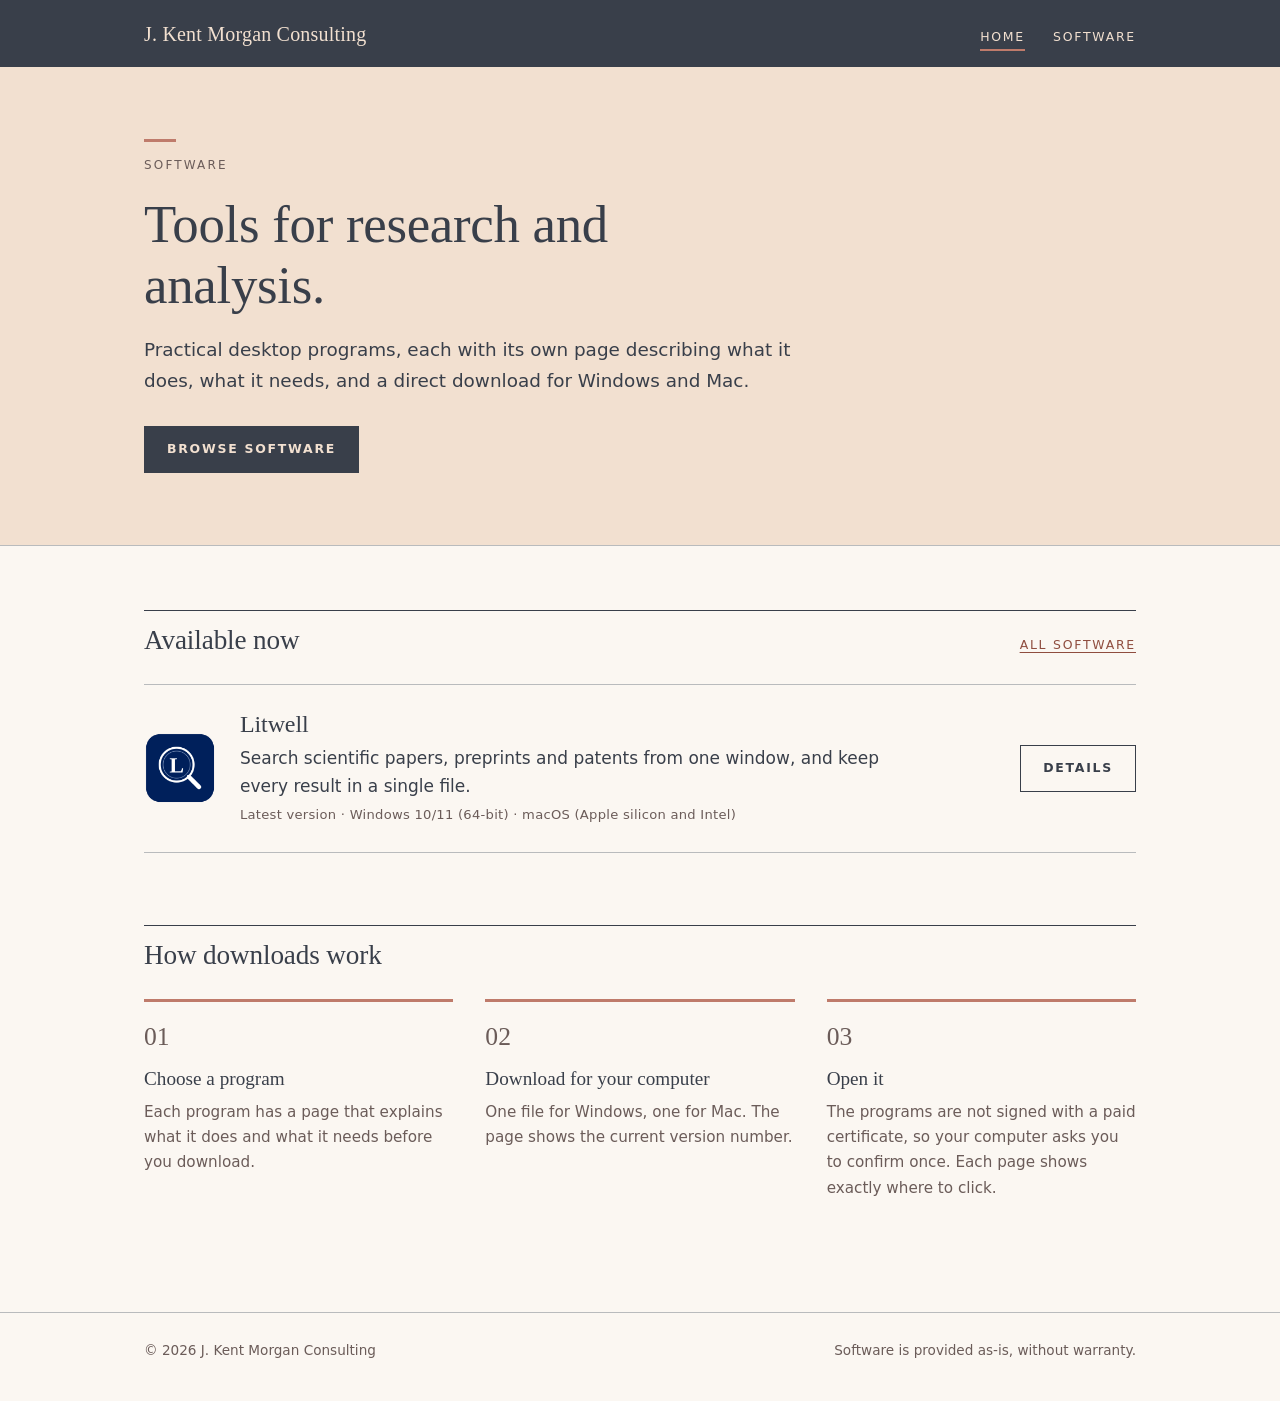
==== index.html @ 3147d4e3 "Site: home, software list and product pages generated from products.json Co-Authored-By: Claude Sonn" ====
<!doctype html>
<html lang="en">
<head>
<meta charset="utf-8">
<meta name="viewport" content="width=device-width, initial-scale=1">
<title>J. Kent Morgan Consulting — Software</title>
<meta name="description" content="Practical desktop programs, each with its own page describing what it does, what it needs, and a direct download for Windows and Mac.">
<link rel="icon" href="/assets/favicon.svg" type="image/svg+xml">
<link rel="stylesheet" href="/assets/style.css">
</head>
<body>
<header class="top"><div class="wrap">
  <a class="brand" href="/">J. Kent Morgan Consulting</a>
  <nav aria-label="Main"><a href="/" aria-current="page">Home</a><a href="/software/">Software</a></nav>
</div></header>
<main>
<section class="hero"><div class="wrap">
  <p class="eyebrow">Software</p>
  <h1>Tools for research and analysis.</h1>
  <p class="lede">Practical desktop programs, each with its own page describing what it does, what it needs, and a direct download for Windows and Mac.</p>
  <a class="btn" href="/software/">Browse software</a>
</div></section>

<section class="wrap block">
  <h2 class="sec">Available now <a href="/software/">All software</a></h2>
  <div class="cards">
<article class="card">
  <img src="/assets/litwell.png" alt="" width="72" height="72">
  <div>
    <h3><a href="/software/litwell/">Litwell</a></h3>
    <p>Search scientific papers, preprints and patents from one window, and keep every result in a single file.</p>
    <div class="meta"><span data-version-repo="kentmorgan1974/litwell">Latest version</span> &middot; Windows 10/11 (64-bit) · macOS (Apple silicon and Intel)</div>
  </div>
  <a class="btn ghost go" href="/software/litwell/">Details</a>
</article>
  </div>
</section>

<section class="wrap block" style="padding-bottom:64px">
  <h2 class="sec">How downloads work</h2>
  <ol class="steps">
    <li><strong>Choose a program</strong><p>Each program has a page that explains what it does and what it needs before you download.</p></li>
    <li><strong>Download for your computer</strong><p>One file for Windows, one for Mac. The page shows the current version number.</p></li>
    <li><strong>Open it</strong><p>The programs are not signed with a paid certificate, so your computer asks you to confirm once. Each page shows exactly where to click.</p></li>
  </ol>
</section>
</main>
<footer><div class="wrap">
  <span>&copy; 2026 J. Kent Morgan Consulting</span>
  <span>Software is provided as-is, without warranty.</span>
</div></footer>
<script src="/assets/site.js" defer></script>
</body>
</html>
---- assets/style.css ----
/* Palette (Adobe Color): D6D9CC sage, F2E0D0 cream, BF7B6B terracotta,
   B9BBBD grey, 393F4A charcoal, 8A7875 taupe. Text colours below are darker/lighter
   derivatives of these so they meet WCAG AA contrast. */
:root {
  --paper: #FBF7F2;      /* page */
  --cream: #F2E0D0;      /* hero / panels */
  --sage: #D6D9CC;       /* quiet bands */
  --ink: #393F4A;        /* text, header */
  --muted: #6B5C59;      /* secondary text (taupe, darkened) */
  --rule: #B9BBBD;       /* hairlines */
  --accent: #BF7B6B;     /* terracotta: rules and markers only */
  --accent-text: #8F4D3F;/* terracotta for text and links */
  --top: #393F4A;        /* header band */
  --top-ink: #F2E0D0;
  --btn: #393F4A;
  --btn-ink: #F2E0D0;
  --serif: "Iowan Old Style", "Palatino Linotype", Palatino, "Book Antiqua", Georgia, serif;
  --sans: -apple-system, BlinkMacSystemFont, "Segoe UI", system-ui, Roboto, "Helvetica Neue", Arial, sans-serif;
}
@media (prefers-color-scheme: dark) {
  :root {
    --paper: #2B3038; --cream: #393F4A; --sage: #323842; --ink: #EDE3DA;
    --muted: #B9BBBD; --rule: #505764; --accent: #D08E7E; --accent-text: #E0A596;
    --top: #232830; --top-ink: #F2E0D0; --btn: #F2E0D0; --btn-ink: #232830;
  }
}
* { box-sizing: border-box; }
html { -webkit-text-size-adjust: 100%; }
body { margin: 0; background: var(--paper); color: var(--ink); font: 17px/1.65 var(--sans); }
a { color: var(--accent-text); text-underline-offset: 3px; }
a:hover { text-decoration-thickness: 2px; }
:focus-visible { outline: 2px solid var(--accent-text); outline-offset: 3px; }
img { max-width: 100%; display: block; }
.wrap { max-width: 1040px; margin: 0 auto; padding: 0 24px; }

/* header */
.top { background: var(--top); color: var(--top-ink); }
.top .wrap { display: flex; align-items: baseline; justify-content: space-between; gap: 24px; padding-top: 18px; padding-bottom: 16px; flex-wrap: wrap; }
.brand { font-family: var(--serif); font-size: 1.25rem; letter-spacing: .01em; color: var(--top-ink); text-decoration: none; }
nav a { color: var(--top-ink); text-decoration: none; font-size: .78rem; letter-spacing: .14em; text-transform: uppercase;
        margin-left: 28px; padding-bottom: 5px; border-bottom: 2px solid transparent; }
nav a:first-child { margin-left: 0; }
nav a:hover { border-bottom-color: var(--accent); }
nav a[aria-current="page"] { border-bottom-color: var(--accent); }

/* hero */
.hero { background: var(--cream); border-bottom: 1px solid var(--rule); }
.hero .wrap { padding-top: 72px; padding-bottom: 72px; }
.eyebrow { font-size: .75rem; letter-spacing: .18em; text-transform: uppercase; color: var(--muted); margin: 0 0 18px; }
.eyebrow::before { content: ""; display: block; width: 32px; height: 3px; background: var(--accent); margin-bottom: 14px; }
h1, h2, h3 { font-family: var(--serif); font-weight: 500; line-height: 1.15; letter-spacing: -.005em; margin: 0; }
h1 { font-size: clamp(2.1rem, 5vw, 3.3rem); max-width: 18ch; }
.lede { font-size: 1.15rem; max-width: 56ch; color: var(--ink); margin: 20px 0 0; }
.hero .lede { margin-bottom: 30px; }

/* buttons: sharp, flat */
.btn { display: inline-block; background: var(--btn); color: var(--btn-ink); border: 1px solid var(--btn); padding: 12px 22px;
       font-size: .78rem; letter-spacing: .14em; text-transform: uppercase; font-weight: 600; text-decoration: none; border-radius: 0; }
.btn:hover { filter: brightness(1.15); text-decoration: none; }
.btn.ghost { background: transparent; color: var(--ink); border-color: var(--ink); }
.btn.ghost:hover { background: var(--ink); color: var(--paper); filter: none; }
.btn.full { display: block; text-align: center; }

/* sections */
.block { padding-top: 64px; padding-bottom: 8px; }
h2.sec { font-size: 1.7rem; padding-top: 14px; border-top: 1px solid var(--ink); margin-bottom: 28px; display: flex; justify-content: space-between; align-items: baseline; gap: 16px; }
h2.sec a { font-family: var(--sans); font-size: .78rem; letter-spacing: .14em; text-transform: uppercase; }
h2.sub { font-size: 1.35rem; padding-top: 12px; border-top: 1px solid var(--rule); margin: 44px 0 14px; }
p { margin: 0 0 1em; max-width: 68ch; }
.muted { color: var(--muted); }
.small { font-size: .9rem; }

/* product cards */
.cards { display: grid; gap: 0; border-top: 1px solid var(--rule); }
.card { display: grid; grid-template-columns: 72px 1fr auto; gap: 24px; align-items: center; padding: 26px 0; border-bottom: 1px solid var(--rule); }
.card img { width: 72px; height: 72px; }
.card h3 { font-size: 1.5rem; }
.card h3 a { color: var(--ink); text-decoration: none; }
.card h3 a:hover { color: var(--accent-text); text-decoration: underline; text-decoration-thickness: 2px; }
.card p { margin: 6px 0 4px; max-width: 60ch; }
.meta { font-size: .82rem; color: var(--muted); letter-spacing: .02em; }
.card .go { white-space: nowrap; }
@media (max-width: 680px) { .card { grid-template-columns: 56px 1fr; } .card img { width: 56px; height: 56px; } .card .go { grid-column: 2; } }

/* steps */
.steps { display: grid; grid-template-columns: repeat(3, 1fr); gap: 32px; counter-reset: s; list-style: none; padding: 0; margin: 0 0 8px; }
.steps li { counter-increment: s; border-top: 3px solid var(--accent); padding-top: 14px; margin: 0; }
.steps li::before { content: "0" counter(s); display: block; font-family: var(--serif); font-size: 1.6rem; color: var(--muted); margin-bottom: 4px; }
.steps strong { display: block; font-family: var(--serif); font-weight: 500; font-size: 1.2rem; margin-bottom: 6px; }
.steps p { font-size: .95rem; color: var(--muted); }
@media (max-width: 760px) { .steps { grid-template-columns: 1fr; gap: 24px; } }

/* page head (inner pages) */
.pagehead { background: var(--cream); border-bottom: 1px solid var(--rule); }
.pagehead .wrap { padding-top: 48px; padding-bottom: 44px; }
.pagehead.product .wrap { display: grid; grid-template-columns: 96px 1fr; gap: 28px; align-items: center; }
.pagehead.product img { width: 96px; height: 96px; }
.crumb { font-size: .8rem; letter-spacing: .06em; color: var(--muted); margin: 0 0 14px; }
.crumb a { color: var(--muted); }
@media (max-width: 560px) { .pagehead.product .wrap { grid-template-columns: 1fr; } }

/* product layout */
.cols { display: grid; grid-template-columns: minmax(0, 1fr) 300px; gap: 56px; padding-top: 48px; padding-bottom: 64px; align-items: start; }
@media (max-width: 880px) { .cols { grid-template-columns: 1fr; gap: 32px; } .dl { order: -1; position: static; } }
.dl { position: sticky; top: 24px; border: 1px solid var(--ink); background: var(--paper); padding: 22px; }
.dl h2 { font-size: 1.3rem; margin-bottom: 4px; }
.dl .btn { margin-top: 12px; }
.dl ul { list-style: none; padding: 0; margin: 16px 0 0; font-size: .88rem; color: var(--muted); border-top: 1px solid var(--rule); }
.dl li { padding: 8px 0; border-bottom: 1px solid var(--rule); }
.dl li b { color: var(--ink); font-weight: 600; }
ul.plain { padding-left: 1.2rem; max-width: 68ch; }
ul.plain li { margin: 7px 0; }
table { border-collapse: collapse; width: 100%; font-size: .95rem; margin: 6px 0 18px; }
th { text-align: left; font-size: .72rem; letter-spacing: .14em; text-transform: uppercase; color: var(--muted); font-weight: 600; padding: 8px 12px 8px 0; border-bottom: 2px solid var(--ink); }
td { padding: 9px 12px 9px 0; border-bottom: 1px solid var(--rule); vertical-align: top; }
.two { display: grid; grid-template-columns: 1fr 1fr; gap: 32px; }
@media (max-width: 680px) { .two { grid-template-columns: 1fr; } }
.two h3 { font-size: 1.1rem; border-top: 3px solid var(--accent); padding-top: 10px; margin-bottom: 8px; }
ol.num { padding-left: 1.3rem; } ol.num li { margin: 7px 0; }
.note { border-left: 3px solid var(--accent); background: var(--sage); padding: 14px 18px; margin: 20px 0; max-width: 68ch; }
.note p { margin: 0; }
kbd, code { font-family: ui-monospace, "SF Mono", Menlo, Consolas, monospace; font-size: .88em; background: var(--sage); padding: 1px 5px; }

footer { border-top: 1px solid var(--rule); margin-top: 24px; }
footer .wrap { padding-top: 26px; padding-bottom: 40px; font-size: .85rem; color: var(--muted); display: flex; justify-content: space-between; gap: 16px; flex-wrap: wrap; }
footer a { color: var(--muted); }
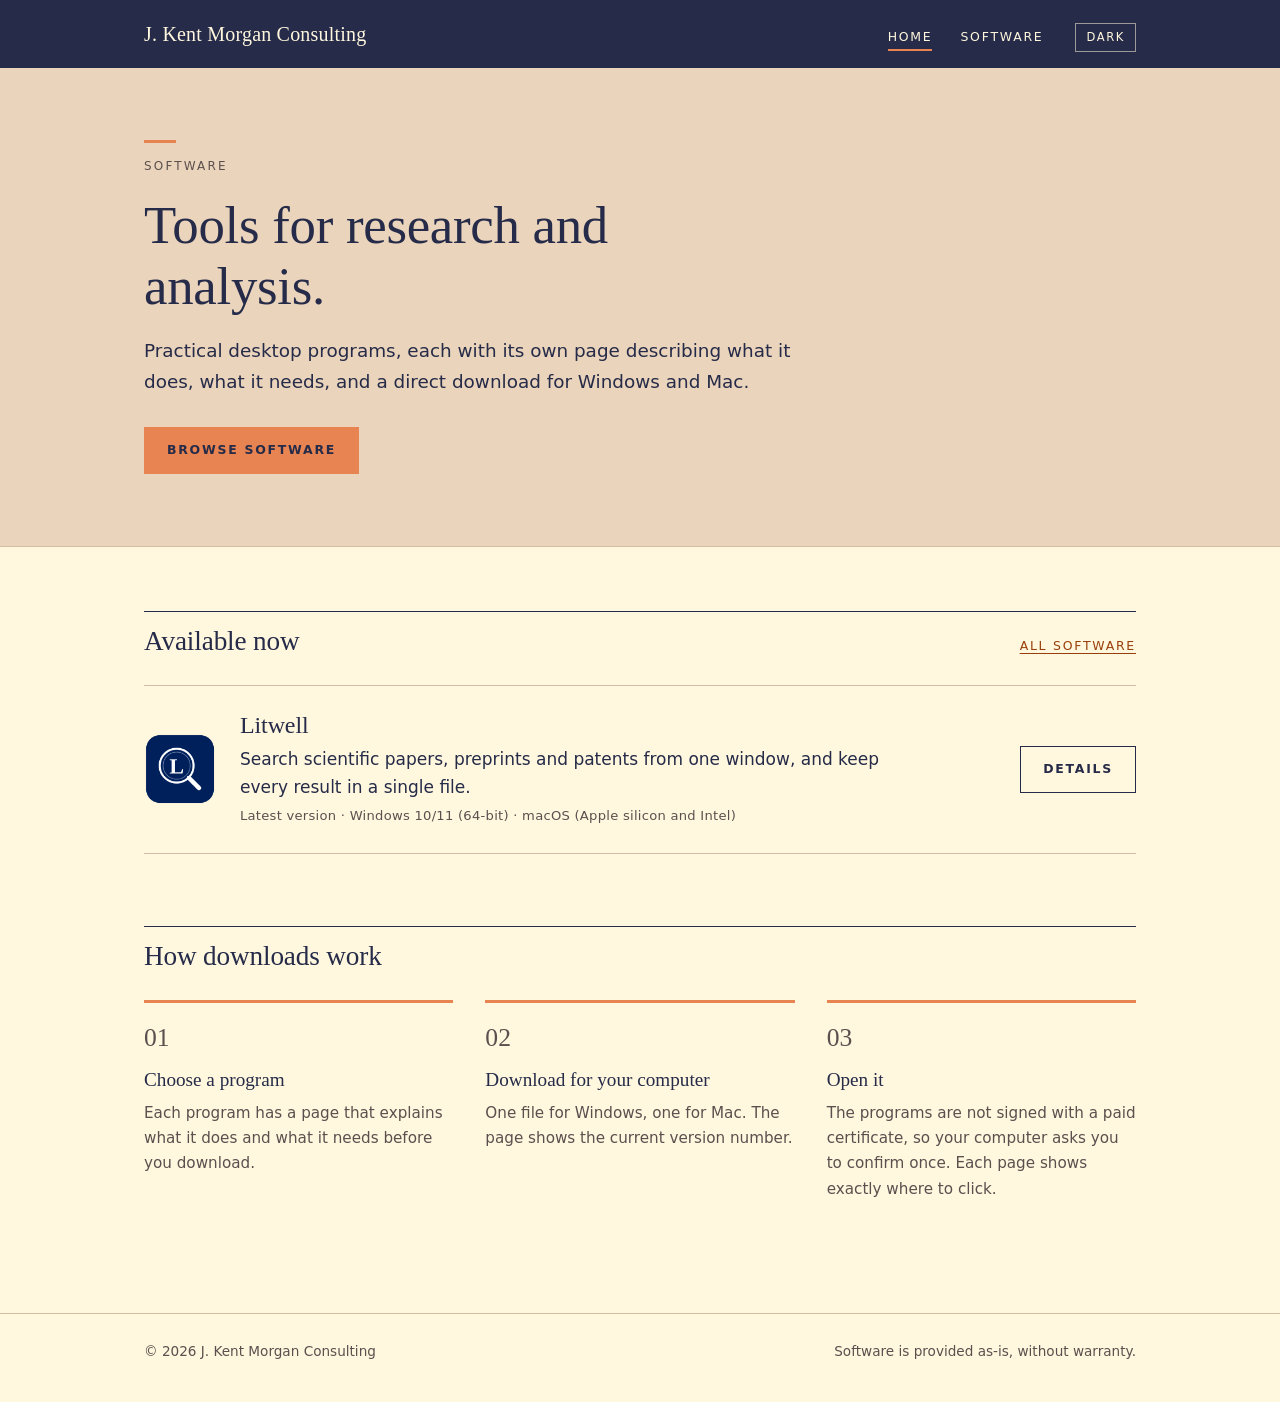
==== commit 245b6e09: "New palette (cream, tan, orange, periwinkle, taupe) and a light/dark toggle Co-Authored-By: Claude S" ====
--- a/index.html
+++ b/index.html
@@ -6,12 +6,16 @@
 <title>J. Kent Morgan Consulting — Software</title>
 <meta name="description" content="Practical desktop programs, each with its own page describing what it does, what it needs, and a direct download for Windows and Mac.">
 <link rel="icon" href="/assets/favicon.svg" type="image/svg+xml">
+<script>try{var t=localStorage.getItem("theme");if(t==="dark"||t==="light")document.documentElement.setAttribute("data-theme",t)}catch(e){}</script>
 <link rel="stylesheet" href="/assets/style.css">
 </head>
 <body>
 <header class="top"><div class="wrap">
   <a class="brand" href="/">J. Kent Morgan Consulting</a>
-  <nav aria-label="Main"><a href="/" aria-current="page">Home</a><a href="/software/">Software</a></nav>
+  <div class="right">
+    <nav aria-label="Main"><a href="/" aria-current="page">Home</a><a href="/software/">Software</a></nav>
+    <button class="theme" type="button" hidden>Dark</button>
+  </div>
 </div></header>
 <main>
 <section class="hero"><div class="wrap">
--- a/assets/style.css
+++ b/assets/style.css
@@ -1,28 +1,38 @@
-/* Palette (Adobe Color): D6D9CC sage, F2E0D0 cream, BF7B6B terracotta,
-   B9BBBD grey, 393F4A charcoal, 8A7875 taupe. Text colours below are darker/lighter
-   derivatives of these so they meet WCAG AA contrast. */
+/* Palette (Adobe Color): FFF7DE cream, EBD4BC tan, E88451 orange, B2BBE3 periwinkle,
+   A39896 taupe. The palette is all pastel, so text and the header use a deep indigo
+   derived from the periwinkle, and text-sized accents use a darker orange; both meet
+   WCAG AA contrast. Dark theme: html[data-theme="dark"], or the system setting when the
+   visitor has not chosen (the header toggle stores the choice). */
 :root {
-  --paper: #FBF7F2;      /* page */
-  --cream: #F2E0D0;      /* hero / panels */
-  --sage: #D6D9CC;       /* quiet bands */
-  --ink: #393F4A;        /* text, header */
-  --muted: #6B5C59;      /* secondary text (taupe, darkened) */
-  --rule: #B9BBBD;       /* hairlines */
-  --accent: #BF7B6B;     /* terracotta: rules and markers only */
-  --accent-text: #8F4D3F;/* terracotta for text and links */
-  --top: #393F4A;        /* header band */
-  --top-ink: #F2E0D0;
-  --btn: #393F4A;
-  --btn-ink: #F2E0D0;
+  color-scheme: light;
+  --paper: #FFF7DE;      /* page */
+  --hero: #EBD4BC;       /* hero / page headers (tan) */
+  --panel: #DDE1F3;      /* notes, code (light periwinkle) */
+  --ink: #252B48;        /* text (deep indigo from periwinkle) */
+  --muted: #5B504E;      /* secondary text (taupe, darkened) */
+  --rule: #D3BDA3;       /* hairlines (tan, darkened) */
+  --accent: #E88451;     /* orange: rules, markers, buttons */
+  --accent-text: #9A3F0B;/* orange for text and links */
+  --top: #252B48;        /* header band */
+  --top-ink: #FFF7DE;
+  --btn: #E88451;
+  --btn-ink: #252B48;
   --serif: "Iowan Old Style", "Palatino Linotype", Palatino, "Book Antiqua", Georgia, serif;
   --sans: -apple-system, BlinkMacSystemFont, "Segoe UI", system-ui, Roboto, "Helvetica Neue", Arial, sans-serif;
 }
 @media (prefers-color-scheme: dark) {
-  :root {
-    --paper: #2B3038; --cream: #393F4A; --sage: #323842; --ink: #EDE3DA;
-    --muted: #B9BBBD; --rule: #505764; --accent: #D08E7E; --accent-text: #E0A596;
-    --top: #232830; --top-ink: #F2E0D0; --btn: #F2E0D0; --btn-ink: #232830;
+  :root:not([data-theme="light"]) {
+    color-scheme: dark;
+    --paper: #1D2238; --hero: #2A3152; --panel: #2A3152; --ink: #FFF7DE;
+    --muted: #B2BBE3; --rule: #3E4670; --accent: #E88451; --accent-text: #F29A6E;
+    --top: #141829; --top-ink: #FFF7DE; --btn: #E88451; --btn-ink: #141829;
   }
+}
+:root[data-theme="dark"] {
+  color-scheme: dark;
+  --paper: #1D2238; --hero: #2A3152; --panel: #2A3152; --ink: #FFF7DE;
+  --muted: #B2BBE3; --rule: #3E4670; --accent: #E88451; --accent-text: #F29A6E;
+  --top: #141829; --top-ink: #FFF7DE; --btn: #E88451; --btn-ink: #141829;
 }
 * { box-sizing: border-box; }
 html { -webkit-text-size-adjust: 100%; }
@@ -40,11 +50,12 @@
 nav a { color: var(--top-ink); text-decoration: none; font-size: .78rem; letter-spacing: .14em; text-transform: uppercase;
         margin-left: 28px; padding-bottom: 5px; border-bottom: 2px solid transparent; }
 nav a:first-child { margin-left: 0; }
+.right { display: flex; align-items: baseline; gap: 4px; flex-wrap: wrap; }
 nav a:hover { border-bottom-color: var(--accent); }
 nav a[aria-current="page"] { border-bottom-color: var(--accent); }
 
 /* hero */
-.hero { background: var(--cream); border-bottom: 1px solid var(--rule); }
+.hero { background: var(--hero); border-bottom: 1px solid var(--rule); }
 .hero .wrap { padding-top: 72px; padding-bottom: 72px; }
 .eyebrow { font-size: .75rem; letter-spacing: .18em; text-transform: uppercase; color: var(--muted); margin: 0 0 18px; }
 .eyebrow::before { content: ""; display: block; width: 32px; height: 3px; background: var(--accent); margin-bottom: 14px; }
@@ -91,7 +102,7 @@
 @media (max-width: 760px) { .steps { grid-template-columns: 1fr; gap: 24px; } }
 
 /* page head (inner pages) */
-.pagehead { background: var(--cream); border-bottom: 1px solid var(--rule); }
+.pagehead { background: var(--hero); border-bottom: 1px solid var(--rule); }
 .pagehead .wrap { padding-top: 48px; padding-bottom: 44px; }
 .pagehead.product .wrap { display: grid; grid-template-columns: 96px 1fr; gap: 28px; align-items: center; }
 .pagehead.product img { width: 96px; height: 96px; }
@@ -117,10 +128,17 @@
 @media (max-width: 680px) { .two { grid-template-columns: 1fr; } }
 .two h3 { font-size: 1.1rem; border-top: 3px solid var(--accent); padding-top: 10px; margin-bottom: 8px; }
 ol.num { padding-left: 1.3rem; } ol.num li { margin: 7px 0; }
-.note { border-left: 3px solid var(--accent); background: var(--sage); padding: 14px 18px; margin: 20px 0; max-width: 68ch; }
+.note { border-left: 3px solid var(--accent); background: var(--panel); padding: 14px 18px; margin: 20px 0; max-width: 68ch; }
 .note p { margin: 0; }
-kbd, code { font-family: ui-monospace, "SF Mono", Menlo, Consolas, monospace; font-size: .88em; background: var(--sage); padding: 1px 5px; }
+kbd, code { font-family: ui-monospace, "SF Mono", Menlo, Consolas, monospace; font-size: .88em; background: var(--panel); padding: 1px 5px; }
 
 footer { border-top: 1px solid var(--rule); margin-top: 24px; }
 footer .wrap { padding-top: 26px; padding-bottom: 40px; font-size: .85rem; color: var(--muted); display: flex; justify-content: space-between; gap: 16px; flex-wrap: wrap; }
 footer a { color: var(--muted); }
+
+/* theme toggle (shown by site.js) */
+.theme { font: inherit; font-size: .72rem; letter-spacing: .14em; text-transform: uppercase; color: var(--top-ink);
+         background: transparent; border: 1px solid rgba(255,247,222,.55); border-radius: 0; padding: 4px 10px; margin-left: 28px; cursor: pointer; }
+.theme:hover { border-color: var(--accent); }
+.theme[hidden] { display: none; }
+@media (max-width: 560px) { .theme { margin-left: 0; margin-top: 8px; } .right { gap: 12px; } }
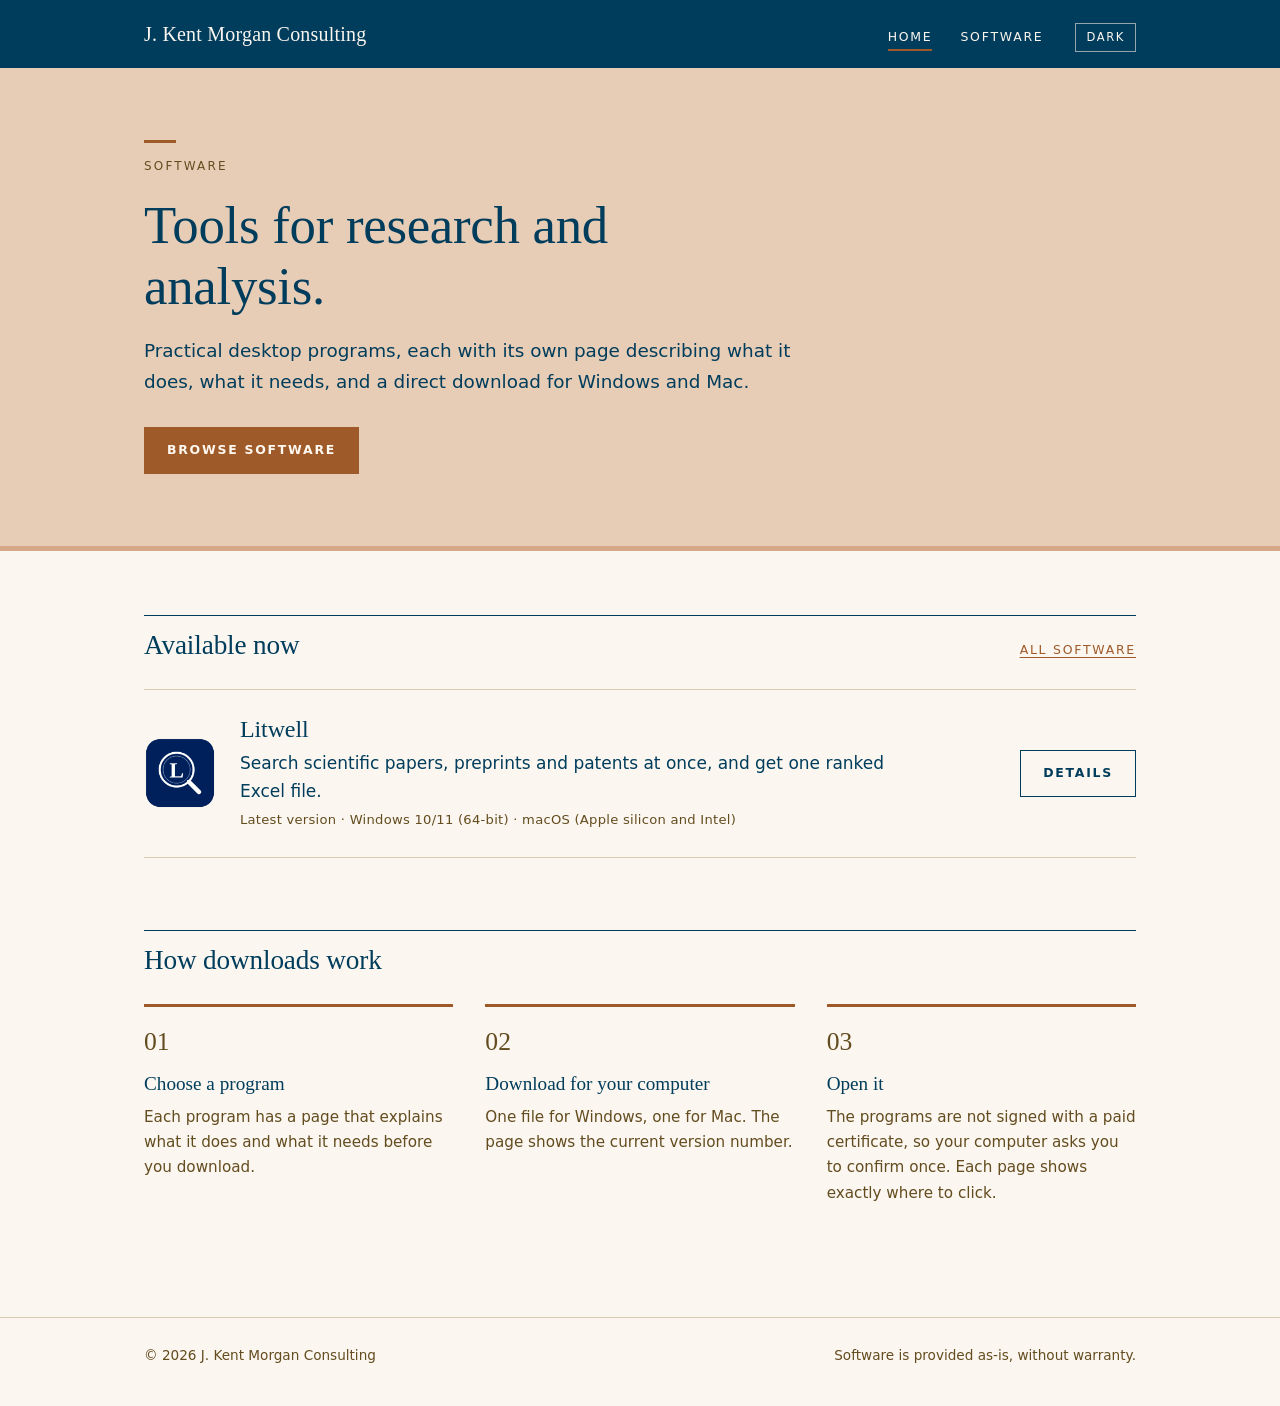
==== commit 21e05141: "Litwell page: describe the 1.4 features (exact search, filters, score, workbook, optional local AI, " ====
--- a/index.html
+++ b/index.html
@@ -32,7 +32,7 @@
   <img src="/assets/litwell.png" alt="" width="72" height="72">
   <div>
     <h3><a href="/software/litwell/">Litwell</a></h3>
-    <p>Search scientific papers, preprints and patents from one window, and keep every result in a single file.</p>
+    <p>Search scientific papers, preprints and patents at once, and get one ranked Excel file.</p>
     <div class="meta"><span data-version-repo="kentmorgan1974/litwell">Latest version</span> &middot; Windows 10/11 (64-bit) · macOS (Apple silicon and Intel)</div>
   </div>
   <a class="btn ghost go" href="/software/litwell/">Details</a>
--- a/assets/style.css
+++ b/assets/style.css
@@ -1,38 +1,39 @@
-/* Palette (Adobe Color): FFF7DE cream, EBD4BC tan, E88451 orange, B2BBE3 periwinkle,
-   A39896 taupe. The palette is all pastel, so text and the header use a deep indigo
-   derived from the periwinkle, and text-sized accents use a darker orange; both meet
-   WCAG AA contrast. Dark theme: html[data-theme="dark"], or the system setting when the
-   visitor has not chosen (the header toggle stores the choice). */
+/* Palette (Adobe Color): A89776 khaki, 634C1F olive-brown, 003D5C brand blue,
+   D6A887 tan, 9E5A29 rust. Brand blue is the header and the text colour. The page and
+   banners use light tints of the tan, because the palette has no light neutral; every
+   text pair meets WCAG AA contrast. Dark theme: html[data-theme="dark"], or the system
+   setting when the visitor has not chosen (the header toggle stores the choice). */
 :root {
   color-scheme: light;
-  --paper: #FFF7DE;      /* page */
-  --hero: #EBD4BC;       /* hero / page headers (tan) */
-  --panel: #DDE1F3;      /* notes, code (light periwinkle) */
-  --ink: #252B48;        /* text (deep indigo from periwinkle) */
-  --muted: #5B504E;      /* secondary text (taupe, darkened) */
-  --rule: #D3BDA3;       /* hairlines (tan, darkened) */
-  --accent: #E88451;     /* orange: rules, markers, buttons */
-  --accent-text: #9A3F0B;/* orange for text and links */
-  --top: #252B48;        /* header band */
-  --top-ink: #FFF7DE;
-  --btn: #E88451;
-  --btn-ink: #252B48;
+  --paper: #FBF6EF;      /* page (tint of tan) */
+  --hero: #E8CDB6;       /* hero / page headers (lighter tan) */
+  --tan: #D6A887;        /* exact tan: stripe under banners */
+  --panel: #EFE4D6;      /* notes, code */
+  --ink: #003D5C;        /* text and headings: brand blue */
+  --muted: #634C1F;      /* secondary text: olive-brown */
+  --rule: #D8C9B3;       /* hairlines (khaki tint) */
+  --accent: #9E5A29;     /* rust: rules, markers, buttons, links */
+  --accent-text: #9E5A29;
+  --top: #003D5C;        /* header band */
+  --top-ink: #FBF6EF;
+  --btn: #9E5A29;
+  --btn-ink: #FFF8F0;
   --serif: "Iowan Old Style", "Palatino Linotype", Palatino, "Book Antiqua", Georgia, serif;
   --sans: -apple-system, BlinkMacSystemFont, "Segoe UI", system-ui, Roboto, "Helvetica Neue", Arial, sans-serif;
 }
 @media (prefers-color-scheme: dark) {
   :root:not([data-theme="light"]) {
     color-scheme: dark;
-    --paper: #1D2238; --hero: #2A3152; --panel: #2A3152; --ink: #FFF7DE;
-    --muted: #B2BBE3; --rule: #3E4670; --accent: #E88451; --accent-text: #F29A6E;
-    --top: #141829; --top-ink: #FFF7DE; --btn: #E88451; --btn-ink: #141829;
+    --paper: #00293F; --hero: #003D5C; --tan: #D6A887; --panel: #0A3550; --ink: #F6EDE2;
+    --muted: #D6A887; --rule: #1E5575; --accent: #C98B5E; --accent-text: #E3B796;
+    --top: #001B2B; --top-ink: #F6EDE2; --btn: #9E5A29; --btn-ink: #FFF8F0;
   }
 }
 :root[data-theme="dark"] {
   color-scheme: dark;
-  --paper: #1D2238; --hero: #2A3152; --panel: #2A3152; --ink: #FFF7DE;
-  --muted: #B2BBE3; --rule: #3E4670; --accent: #E88451; --accent-text: #F29A6E;
-  --top: #141829; --top-ink: #FFF7DE; --btn: #E88451; --btn-ink: #141829;
+  --paper: #00293F; --hero: #003D5C; --tan: #D6A887; --panel: #0A3550; --ink: #F6EDE2;
+  --muted: #D6A887; --rule: #1E5575; --accent: #C98B5E; --accent-text: #E3B796;
+  --top: #001B2B; --top-ink: #F6EDE2; --btn: #9E5A29; --btn-ink: #FFF8F0;
 }
 * { box-sizing: border-box; }
 html { -webkit-text-size-adjust: 100%; }
@@ -55,7 +56,7 @@
 nav a[aria-current="page"] { border-bottom-color: var(--accent); }
 
 /* hero */
-.hero { background: var(--hero); border-bottom: 1px solid var(--rule); }
+.hero { background: var(--hero); border-bottom: 5px solid var(--tan); }
 .hero .wrap { padding-top: 72px; padding-bottom: 72px; }
 .eyebrow { font-size: .75rem; letter-spacing: .18em; text-transform: uppercase; color: var(--muted); margin: 0 0 18px; }
 .eyebrow::before { content: ""; display: block; width: 32px; height: 3px; background: var(--accent); margin-bottom: 14px; }
@@ -102,7 +103,7 @@
 @media (max-width: 760px) { .steps { grid-template-columns: 1fr; gap: 24px; } }
 
 /* page head (inner pages) */
-.pagehead { background: var(--hero); border-bottom: 1px solid var(--rule); }
+.pagehead { background: var(--hero); border-bottom: 5px solid var(--tan); }
 .pagehead .wrap { padding-top: 48px; padding-bottom: 44px; }
 .pagehead.product .wrap { display: grid; grid-template-columns: 96px 1fr; gap: 28px; align-items: center; }
 .pagehead.product img { width: 96px; height: 96px; }
@@ -138,7 +139,7 @@
 
 /* theme toggle (shown by site.js) */
 .theme { font: inherit; font-size: .72rem; letter-spacing: .14em; text-transform: uppercase; color: var(--top-ink);
-         background: transparent; border: 1px solid rgba(255,247,222,.55); border-radius: 0; padding: 4px 10px; margin-left: 28px; cursor: pointer; }
+         background: transparent; border: 1px solid rgba(246,237,226,.6); border-radius: 0; padding: 4px 10px; margin-left: 28px; cursor: pointer; }
 .theme:hover { border-color: var(--accent); }
 .theme[hidden] { display: none; }
 @media (max-width: 560px) { .theme { margin-left: 0; margin-top: 8px; } .right { gap: 12px; } }
